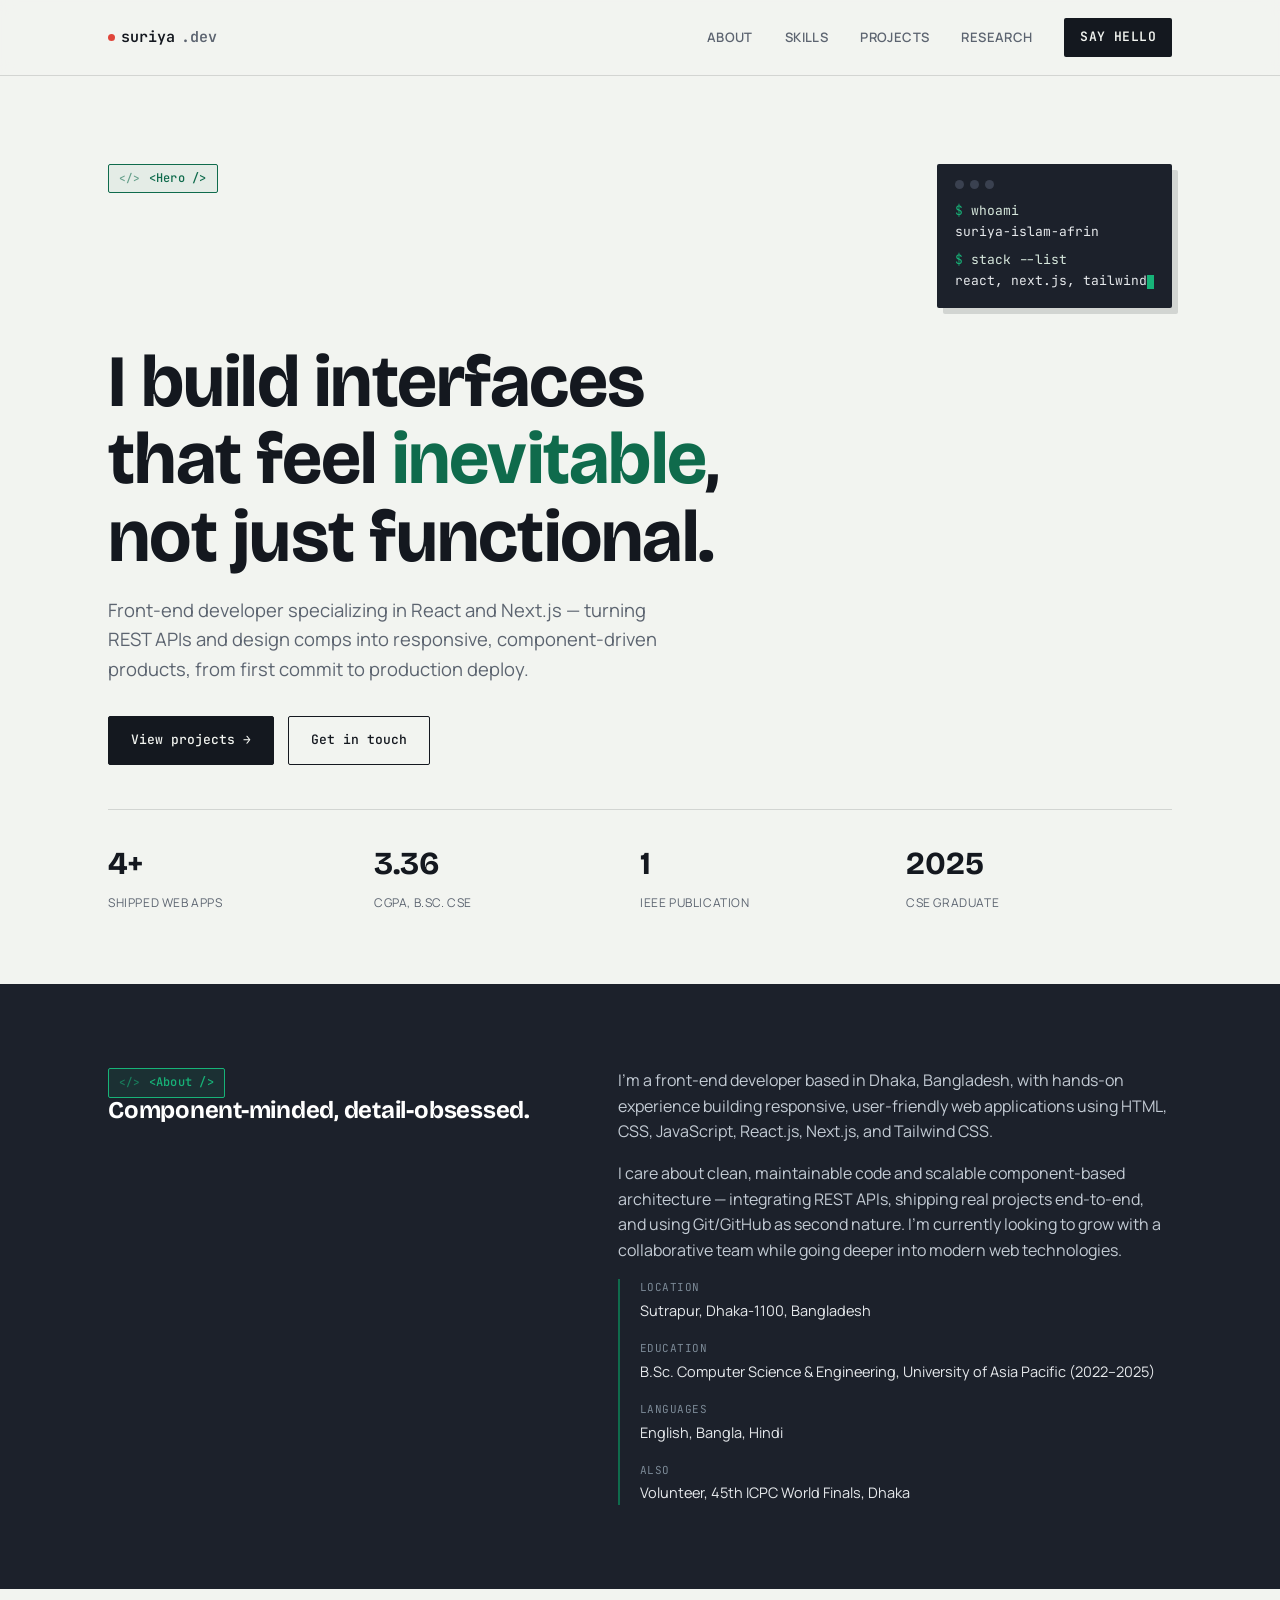
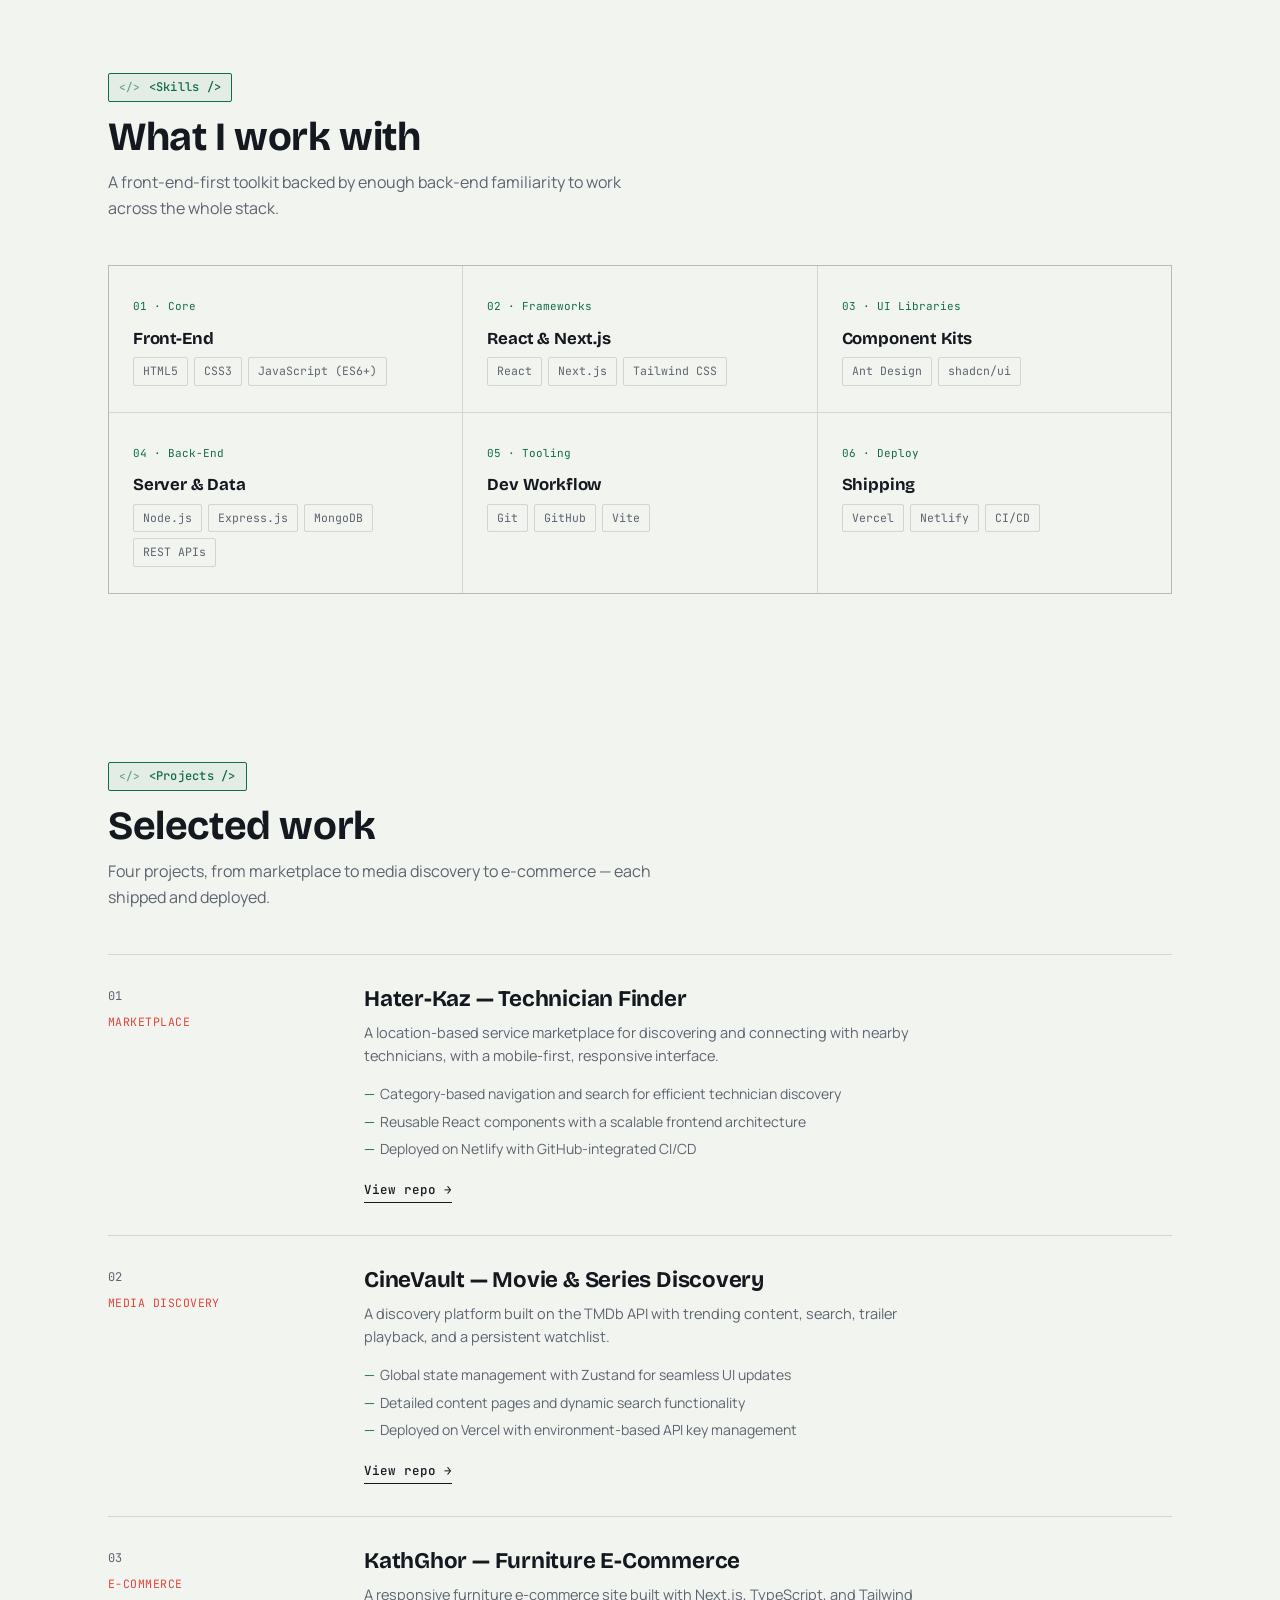
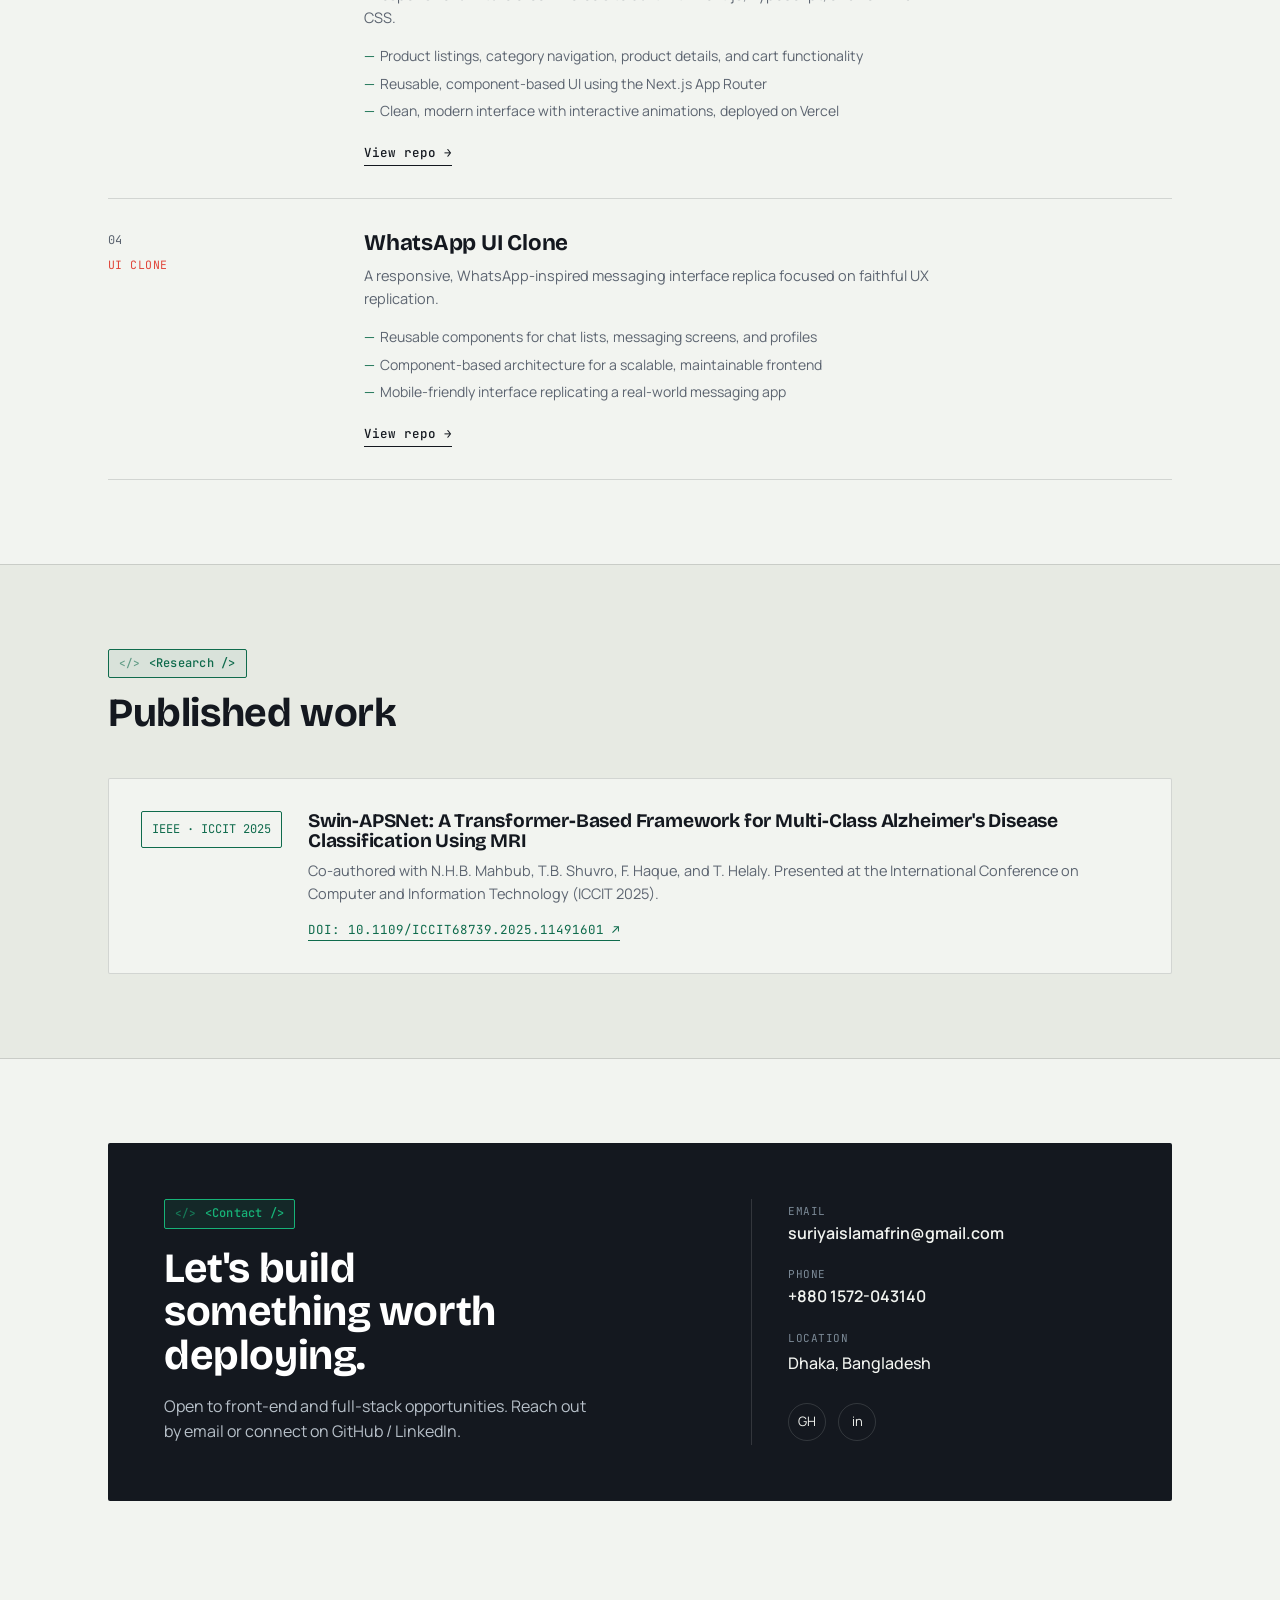
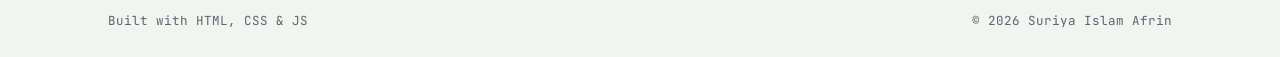
==== WebDev-L1-PersonalPortfolio/index.html @ d3dcd551 "Add initial HTML, CSS, and JavaScript files for personal portfolio" ====
<!DOCTYPE html>
<html lang="en">
<head>
<meta charset="UTF-8">
<meta name="viewport" content="width=device-width, initial-scale=1.0">
<title>Suriya Islam Afrin — Front-End Developer</title>
<meta name="description" content="Portfolio of Suriya Islam Afrin, front-end developer specializing in React and Next.js.">
<link rel="preconnect" href="https://fonts.googleapis.com">
<link href="https://fonts.googleapis.com/css2?family=Bricolage+Grotesque:opsz,wght@12..96,400;12..96,500;12..96,600;12..96,700;12..96,800&family=Manrope:wght@400;500;600;700;800&family=JetBrains+Mono:wght@400;500;600&display=swap" rel="stylesheet">
<link rel="stylesheet" href="style.css">
</head>
<body>

<header>
  <div class="wrap">
    <nav>
      <a href="#top" class="logo"><span class="dot"></span>suriya<span style="color:var(--muted)">.dev</span></a>
      <div class="nav-links">
        <a href="#about">About</a>
        <a href="#skills">Skills</a>
        <a href="#projects">Projects</a>
        <a href="#research">Research</a>
        <a href="#contact" class="nav-cta">Say hello</a>
      </div>
      <button id="menu-btn" aria-label="Toggle menu" aria-expanded="false">☰</button>
    </nav>
    <div class="mobile-menu" id="mobile-menu">
      <a href="#about">About</a>
      <a href="#skills">Skills</a>
      <a href="#projects">Projects</a>
      <a href="#research">Research</a>
      <a href="#contact">Say hello</a>
    </div>
  </div>
</header>

<main id="top">
  <section class="hero">
    <div class="wrap">
      <div class="hero-top">
        <span class="tag">&lt;Hero /&gt;</span>
        <div class="terminal">
          <div class="bar"><span></span><span></span><span></span></div>
          <div class="line"><span class="prompt">$</span> whoami</div>
          <div class="line" style="color:#e6e9ec;">suriya-islam-afrin</div>
          <div class="line" style="margin-top:8px;"><span class="prompt">$</span> stack --list</div>
          <div class="line" style="color:#e6e9ec;">react, next.js, tailwind<span class="caret"></span></div>
        </div>
      </div>
      <h1>I build interfaces that feel <em>inevitable</em>, not just functional.</h1>
      <p class="hero-sub">Front-end developer specializing in React and Next.js — turning REST APIs and design comps into responsive, component-driven products, from first commit to production deploy.</p>
      <div class="hero-actions">
        <a href="#projects" class="btn btn-primary">View projects →</a>
        <a href="#contact" class="btn btn-ghost">Get in touch</a>
      </div>
      <div class="stat-row">
        <div class="stat"><div class="num">4+</div><div class="label">Shipped web apps</div></div>
        <div class="stat"><div class="num">3.36</div><div class="label">CGPA, B.Sc. CSE</div></div>
        <div class="stat"><div class="num">1</div><div class="label">IEEE publication</div></div>
        <div class="stat"><div class="num">2025</div><div class="label">CSE graduate</div></div>
      </div>
    </div>
  </section>

  <section class="about" id="about">
    <div class="wrap">
      <div class="about-grid">
        <div>
          <span class="tag on-dark">&lt;About /&gt;</span>
          <h2>Component-minded, detail-obsessed.</h2>
        </div>
        <div>
          <div class="about-body reveal">
            <p>I'm a front-end developer based in Dhaka, Bangladesh, with hands-on experience building responsive, user-friendly web applications using HTML, CSS, JavaScript, React.js, Next.js, and Tailwind CSS.</p>
            <p>I care about clean, maintainable code and scalable component-based architecture — integrating REST APIs, shipping real projects end-to-end, and using Git/GitHub as second nature. I'm currently looking to grow with a collaborative team while going deeper into modern web technologies.</p>
          </div>
          <div class="about-facts reveal">
            <div class="fact-row"><span class="k">Location</span><span class="v">Sutrapur, Dhaka-1100, Bangladesh</span></div>
            <div class="fact-row"><span class="k">Education</span><span class="v">B.Sc. Computer Science &amp; Engineering, University of Asia Pacific (2022–2025)</span></div>
            <div class="fact-row"><span class="k">Languages</span><span class="v">English, Bangla, Hindi</span></div>
            <div class="fact-row"><span class="k">Also</span><span class="v">Volunteer, 45th ICPC World Finals, Dhaka</span></div>
          </div>
        </div>
      </div>
    </div>
  </section>

  <section id="skills">
    <div class="wrap">
      <div class="section-head reveal">
        <span class="tag">&lt;Skills /&gt;</span>
        <h2>What I work with</h2>
        <p>A front-end-first toolkit backed by enough back-end familiarity to work across the whole stack.</p>
      </div>
      <div class="skills-grid reveal">
        <div class="skill-card">
          <span class="idx">01 · Core</span>
          <h3>Front-End</h3>
          <div class="chip-row">
            <span class="chip">HTML5</span><span class="chip">CSS3</span><span class="chip">JavaScript (ES6+)</span>
          </div>
        </div>
        <div class="skill-card">
          <span class="idx">02 · Frameworks</span>
          <h3>React &amp; Next.js</h3>
          <div class="chip-row">
            <span class="chip">React</span><span class="chip">Next.js</span><span class="chip">Tailwind CSS</span>
          </div>
        </div>
        <div class="skill-card">
          <span class="idx">03 · UI Libraries</span>
          <h3>Component Kits</h3>
          <div class="chip-row">
            <span class="chip">Ant Design</span><span class="chip">shadcn/ui</span>
          </div>
        </div>
        <div class="skill-card">
          <span class="idx">04 · Back-End</span>
          <h3>Server &amp; Data</h3>
          <div class="chip-row">
            <span class="chip">Node.js</span><span class="chip">Express.js</span><span class="chip">MongoDB</span><span class="chip">REST APIs</span>
          </div>
        </div>
        <div class="skill-card">
          <span class="idx">05 · Tooling</span>
          <h3>Dev Workflow</h3>
          <div class="chip-row">
            <span class="chip">Git</span><span class="chip">GitHub</span><span class="chip">Vite</span>
          </div>
        </div>
        <div class="skill-card">
          <span class="idx">06 · Deploy</span>
          <h3>Shipping</h3>
          <div class="chip-row">
            <span class="chip">Vercel</span><span class="chip">Netlify</span><span class="chip">CI/CD</span>
          </div>
        </div>
      </div>
    </div>
  </section>

  <section id="projects">
    <div class="wrap">
      <div class="section-head reveal">
        <span class="tag">&lt;Projects /&gt;</span>
        <h2>Selected work</h2>
        <p>Four projects, from marketplace to media discovery to e-commerce — each shipped and deployed.</p>
      </div>
      <div class="project-list">

        <div class="project reveal">
          <div class="project-meta">
            <span class="num">01</span>
            <span class="cat">Marketplace</span>
          </div>
          <div>
            <h3>Hater-Kaz — Technician Finder</h3>
            <p>A location-based service marketplace for discovering and connecting with nearby technicians, with a mobile-first, responsive interface.</p>
            <ul>
              <li>Category-based navigation and search for efficient technician discovery</li>
              <li>Reusable React components with a scalable frontend architecture</li>
              <li>Deployed on Netlify with GitHub-integrated CI/CD</li>
            </ul>
            <a href="#" class="project-link">View repo →</a>
          </div>
        </div>

        <div class="project reveal">
          <div class="project-meta">
            <span class="num">02</span>
            <span class="cat">Media Discovery</span>
          </div>
          <div>
            <h3>CineVault — Movie &amp; Series Discovery</h3>
            <p>A discovery platform built on the TMDb API with trending content, search, trailer playback, and a persistent watchlist.</p>
            <ul>
              <li>Global state management with Zustand for seamless UI updates</li>
              <li>Detailed content pages and dynamic search functionality</li>
              <li>Deployed on Vercel with environment-based API key management</li>
            </ul>
            <a href="#" class="project-link">View repo →</a>
          </div>
        </div>

        <div class="project reveal">
          <div class="project-meta">
            <span class="num">03</span>
            <span class="cat">E-Commerce</span>
          </div>
          <div>
            <h3>KathGhor — Furniture E-Commerce</h3>
            <p>A responsive furniture e-commerce site built with Next.js, TypeScript, and Tailwind CSS.</p>
            <ul>
              <li>Product listings, category navigation, product details, and cart functionality</li>
              <li>Reusable, component-based UI using the Next.js App Router</li>
              <li>Clean, modern interface with interactive animations, deployed on Vercel</li>
            </ul>
            <a href="#" class="project-link">View repo →</a>
          </div>
        </div>

        <div class="project reveal">
          <div class="project-meta">
            <span class="num">04</span>
            <span class="cat">UI Clone</span>
          </div>
          <div>
            <h3>WhatsApp UI Clone</h3>
            <p>A responsive, WhatsApp-inspired messaging interface replica focused on faithful UX replication.</p>
            <ul>
              <li>Reusable components for chat lists, messaging screens, and profiles</li>
              <li>Component-based architecture for a scalable, maintainable frontend</li>
              <li>Mobile-friendly interface replicating a real-world messaging app</li>
            </ul>
            <a href="#" class="project-link">View repo →</a>
          </div>
        </div>

      </div>
    </div>
  </section>

  <section class="research" id="research">
    <div class="wrap">
      <div class="section-head reveal">
        <span class="tag">&lt;Research /&gt;</span>
        <h2>Published work</h2>
      </div>
      <div class="research-card reveal">
        <span class="research-icon">IEEE · ICCIT 2025</span>
        <div>
          <h3>Swin-APSNet: A Transformer-Based Framework for Multi-Class Alzheimer's Disease Classification Using MRI</h3>
          <p>Co-authored with N.H.B. Mahbub, T.B. Shuvro, F. Haque, and T. Helaly. Presented at the International Conference on Computer and Information Technology (ICCIT 2025).</p>
          <a href="https://doi.org/10.1109/ICCIT68739.2025.11491601" target="_blank" rel="noopener noreferrer">DOI: 10.1109/ICCIT68739.2025.11491601 ↗</a>
        </div>
      </div>
    </div>
  </section>

  <section id="contact">
    <div class="wrap">
      <div class="contact-panel reveal">
        <div>
          <span class="tag on-dark">&lt;Contact /&gt;</span>
          <h2>Let's build something worth deploying.</h2>
          <p>Open to front-end and full-stack opportunities. Reach out by email or connect on GitHub / LinkedIn.</p>
        </div>
        <div class="contact-links">
          <div>
            <div class="k">Email</div>
            <a class="v" href="mailto:suriyaislamafrin@gmail.com">suriyaislamafrin@gmail.com</a>
          </div>
          <div>
            <div class="k">Phone</div>
            <a class="v" href="tel:+8801572043140">+880 1572-043140</a>
          </div>
          <div>
            <div class="k">Location</div>
            <div class="v" style="font-weight:500;">Dhaka, Bangladesh</div>
          </div>
          <div class="social-row">
            <a href="#" aria-label="GitHub" target="_blank" rel="noopener noreferrer">GH</a>
            <a href="#" aria-label="LinkedIn" target="_blank" rel="noopener noreferrer">in</a>
          </div>
        </div>
      </div>
    </div>
  </section>
</main>

<footer>
  <div class="wrap">
    <div class="footer-row">
      <span>Built with HTML, CSS &amp; JS</span>
      <span>© 2026 Suriya Islam Afrin</span>
    </div>
  </div>
</footer>

<script src="script.js"></script>

</body>
</html>
---- WebDev-L1-PersonalPortfolio/style.css ----
:root{
    --ink:#14181f;
    --paper:#f2f4f0;
    --paper-dim:#e7eae3;
    --panel:#1c212b;
    --green:#0f6b4c;
    --green-bright:#17b378;
    --red:#e0453a;
    --muted:#5c6470;
    --line:rgba(20,24,31,0.14);
    --line-dark:rgba(242,244,240,0.14);
    --radius:2px;
  }
  *{box-sizing:border-box;margin:0;padding:0;}
  html{scroll-behavior:smooth;}
  body{
    background:var(--paper);
    color:var(--ink);
    font-family:'Manrope',sans-serif;
    line-height:1.6;
    -webkit-font-smoothing:antialiased;
  }
  h1,h2,h3,h4{font-family:'Bricolage Grotesque',sans-serif;line-height:1.05;letter-spacing:-0.01em;}
  a{color:inherit;text-decoration:none;}
  .mono{font-family:'JetBrains Mono',monospace;}
  .wrap{max-width:1120px;margin:0 auto;padding:0 28px;}
  ::selection{background:var(--green-bright);color:var(--ink);}

  /* component label tag — the recurring signature device */
  .tag{
    display:inline-flex;align-items:center;gap:8px;
    font-family:'JetBrains Mono',monospace;
    font-size:12px;font-weight:500;letter-spacing:0.02em;
    color:var(--green);
    padding:4px 10px;
    border:1px solid var(--green);
    border-radius:var(--radius);
    background:rgba(15,107,76,0.06);
  }
  .tag::before{content:"</>";opacity:0.6;font-size:11px;}
  .tag.on-dark{color:var(--green-bright);border-color:var(--green-bright);background:rgba(23,179,120,0.08);}

  a:focus-visible,button:focus-visible{outline:2px solid var(--red);outline-offset:3px;}

  /* ===== nav ===== */
  header{
    position:sticky;top:0;z-index:50;
    background:rgba(242,244,240,0.92);
    backdrop-filter:blur(8px);
    border-bottom:1px solid var(--line);
  }
  nav{
    display:flex;align-items:center;justify-content:space-between;
    padding:18px 0;
  }
  .logo{
    font-family:'JetBrains Mono',monospace;
    font-weight:600;font-size:15px;
    display:flex;align-items:center;gap:6px;
  }
  .logo .dot{width:7px;height:7px;background:var(--red);border-radius:50%;display:inline-block;}
  .nav-links{display:flex;gap:32px;align-items:center;}
  .nav-links a{
    font-size:13px;font-weight:600;letter-spacing:0.03em;text-transform:uppercase;
    color:var(--muted);
    position:relative;
  }
  .nav-links a:hover{color:var(--ink);}
  .nav-cta{
    font-family:'JetBrains Mono',monospace;
    font-size:13px;font-weight:500;
    padding:9px 16px;
    background:var(--ink);color:var(--paper)!important;
    border-radius:var(--radius);
  }
  .nav-cta:hover{background:var(--green);}
  #menu-btn{display:none;background:none;border:none;font-family:'JetBrains Mono',monospace;font-size:20px;cursor:pointer;color:var(--ink);}
  .mobile-menu{display:none;flex-direction:column;gap:16px;padding:20px 0 24px;border-top:1px solid var(--line);}
  .mobile-menu.open{display:flex;}

  /* ===== hero ===== */
  .hero{padding:88px 0 72px;position:relative;}
  .hero-top{display:flex;justify-content:space-between;align-items:flex-start;gap:24px;flex-wrap:wrap;margin-bottom:36px;}
  .terminal{
    font-family:'JetBrains Mono',monospace;
    font-size:13px;
    background:var(--panel);
    color:#d7e8dd;
    border-radius:var(--radius);
    padding:16px 18px;
    max-width:420px;
    box-shadow:6px 6px 0 var(--line);
  }
  .terminal .bar{display:flex;gap:6px;margin-bottom:12px;}
  .terminal .bar span{width:9px;height:9px;border-radius:50%;background:#3a4150;}
  .terminal .line{white-space:pre;}
  .terminal .prompt{color:var(--green-bright);}
  .caret{display:inline-block;width:7px;height:14px;background:var(--green-bright);vertical-align:middle;animation:blink 1s steps(1) infinite;}
  @keyframes blink{50%{opacity:0;}}

  .hero h1{
    font-size:clamp(2.6rem,6vw,4.6rem);
    font-weight:700;
    max-width:15ch;
    margin:22px 0 20px;
  }
  .hero h1 em{font-style:normal;color:var(--green);}
  .hero-sub{
    font-size:1.15rem;color:var(--muted);max-width:52ch;margin-bottom:32px;
  }
  .hero-actions{display:flex;gap:14px;flex-wrap:wrap;margin-bottom:44px;}
  .btn{
    font-family:'JetBrains Mono',monospace;font-size:13px;font-weight:500;
    padding:13px 22px;border-radius:var(--radius);
    display:inline-flex;align-items:center;gap:8px;
    transition:transform .15s ease,box-shadow .15s ease;
    border:1px solid var(--ink);
  }
  .btn-primary{background:var(--ink);color:var(--paper)!important;}
  .btn-primary:hover{transform:translate(-2px,-2px);box-shadow:4px 4px 0 var(--red);}
  .btn-ghost{background:transparent;color:var(--ink)!important;}
  .btn-ghost:hover{transform:translate(-2px,-2px);box-shadow:4px 4px 0 var(--green);}

  .stat-row{display:flex;gap:0;flex-wrap:wrap;border-top:1px solid var(--line);padding-top:28px;}
  .stat{flex:1;min-width:150px;padding-right:24px;}
  .stat .num{font-family:'Bricolage Grotesque',sans-serif;font-size:2rem;font-weight:700;}
  .stat .label{font-size:12px;color:var(--muted);text-transform:uppercase;letter-spacing:0.05em;margin-top:4px;}

  /* ===== section shell ===== */
  section{padding:84px 0;}
  .section-head{margin-bottom:44px;}
  .section-head h2{font-size:clamp(1.8rem,3.4vw,2.5rem);margin-top:14px;}
  .section-head p{color:var(--muted);max-width:56ch;margin-top:12px;}

  /* ===== about (dark panel) ===== */
  .about{background:var(--panel);color:var(--paper);}
  .about .tag{color:var(--green-bright);border-color:var(--green-bright);background:rgba(23,179,120,0.1);}
  .about-grid{display:grid;grid-template-columns:0.9fr 1.1fr;gap:56px;}
  .about h2{color:#fff;}
  .about-body p{color:#c3cbd4;max-width:60ch;margin-bottom:16px;}
  .about-facts{display:flex;flex-direction:column;gap:18px;border-left:2px solid var(--green);padding-left:20px;}
  .fact-row{display:flex;flex-direction:column;gap:2px;}
  .fact-row .k{font-family:'JetBrains Mono',monospace;font-size:11px;color:#7c8a97;text-transform:uppercase;letter-spacing:0.05em;}
  .fact-row .v{font-size:14.5px;color:#e6e9ec;}

  /* ===== skills ===== */
  .skills-grid{display:grid;grid-template-columns:repeat(3,1fr);gap:1px;background:var(--line);border:1px solid var(--line);}
  .skill-card{background:var(--paper);padding:26px 24px;transition:background .2s ease;}
  .skill-card:hover{background:var(--paper-dim);}
  .skill-card .idx{font-family:'JetBrains Mono',monospace;font-size:11px;color:var(--green);}
  .skill-card h3{font-size:1.05rem;margin:12px 0 10px;}
  .chip-row{display:flex;flex-wrap:wrap;gap:6px;}
  .chip{
    font-family:'JetBrains Mono',monospace;font-size:11.5px;
    padding:4px 9px;border:1px solid var(--line);border-radius:var(--radius);
    color:var(--muted);
  }

  /* ===== projects ===== */
  .project-list{display:flex;flex-direction:column;}
  .project{
    display:grid;grid-template-columns:220px 1fr;gap:36px;
    padding:32px 0;border-top:1px solid var(--line);
    align-items:start;
  }
  .project:last-child{border-bottom:1px solid var(--line);}
  .project-meta{display:flex;flex-direction:column;gap:6px;}
  .project-meta .cat{font-family:'JetBrains Mono',monospace;font-size:11.5px;color:var(--red);text-transform:uppercase;letter-spacing:0.04em;}
  .project-meta .num{font-family:'JetBrains Mono',monospace;font-size:12px;color:var(--muted);}
  .project h3{font-size:1.4rem;margin-bottom:10px;}
  .project p{color:var(--muted);max-width:64ch;margin-bottom:16px;font-size:14.5px;}
  .project ul{list-style:none;color:var(--muted);font-size:14px;margin-bottom:16px;}
  .project ul li{position:relative;padding-left:16px;margin-bottom:5px;}
  .project ul li::before{content:"—";position:absolute;left:0;color:var(--green);}
  .project-link{
    font-family:'JetBrains Mono',monospace;font-size:12.5px;font-weight:500;
    display:inline-flex;align-items:center;gap:6px;
    border-bottom:1px solid var(--ink);padding-bottom:2px;
  }
  .project-link:hover{color:var(--green);border-color:var(--green);}

  /* ===== research ===== */
  .research{background:var(--paper-dim);border-top:1px solid var(--line);border-bottom:1px solid var(--line);}
  .research-card{
    background:var(--paper);border:1px solid var(--line);
    padding:32px;border-radius:var(--radius);
    display:grid;grid-template-columns:auto 1fr;gap:26px;align-items:start;
  }
  .research-icon{
    font-family:'JetBrains Mono',monospace;font-size:12px;color:var(--green);
    border:1px solid var(--green);padding:8px 10px;border-radius:var(--radius);white-space:nowrap;
  }
  .research-card h3{font-size:1.2rem;margin-bottom:8px;}
  .research-card p{color:var(--muted);font-size:14.5px;margin-bottom:10px;}
  .research-card a{font-family:'JetBrains Mono',monospace;font-size:12.5px;color:var(--green);border-bottom:1px solid var(--green);padding-bottom:2px;}

  /* ===== contact ===== */
  .contact-panel{
    background:var(--ink);color:var(--paper);
    border-radius:var(--radius);
    padding:56px;
    display:grid;grid-template-columns:1.2fr 0.8fr;gap:40px;
  }
  .contact-panel h2{color:#fff;font-size:clamp(1.8rem,3.6vw,2.6rem);max-width:14ch;}
  .contact-panel .tag{color:var(--green-bright);border-color:var(--green-bright);background:rgba(23,179,120,0.1);margin-bottom:18px;}
  .contact-panel p{color:#b7c0c9;margin-top:16px;max-width:44ch;}
  .contact-links{display:flex;flex-direction:column;gap:20px;justify-content:center;border-left:1px solid var(--line-dark);padding-left:36px;}
  .contact-links .k{font-family:'JetBrains Mono',monospace;font-size:11px;color:#7c8a97;text-transform:uppercase;letter-spacing:0.05em;}
  .contact-links .v{font-size:16px;font-weight:600;margin-top:4px;}
  .contact-links a.v:hover{color:var(--green-bright);}
  .social-row{display:flex;gap:12px;margin-top:6px;}
  .social-row a{
    width:38px;height:38px;border:1px solid var(--line-dark);border-radius:50%;
    display:flex;align-items:center;justify-content:center;font-size:13px;
  }
  .social-row a:hover{background:var(--green-bright);color:var(--ink);border-color:var(--green-bright);}

  footer{padding:26px 0;}
  .footer-row{display:flex;justify-content:space-between;align-items:center;flex-wrap:wrap;gap:10px;font-size:12.5px;color:var(--muted);font-family:'JetBrains Mono',monospace;}

  .reveal{opacity:0;transform:translateY(18px);transition:opacity .6s ease,transform .6s ease;}
  .reveal.in{opacity:1;transform:translateY(0);}

  @media (prefers-reduced-motion: reduce){
    *{animation-duration:.01ms!important;transition-duration:.01ms!important;scroll-behavior:auto!important;}
  }

  @media (max-width:860px){
    .about-grid{grid-template-columns:1fr;gap:32px;}
    .skills-grid{grid-template-columns:1fr 1fr;}
    .project{grid-template-columns:1fr;gap:14px;}
    .contact-panel{grid-template-columns:1fr;padding:36px 26px;}
    .contact-links{border-left:none;padding-left:0;border-top:1px solid var(--line-dark);padding-top:24px;}
  }
  @media (max-width:640px){
    .nav-links{display:none;}
    #menu-btn{display:block;}
    .skills-grid{grid-template-columns:1fr;}
    .research-card{grid-template-columns:1fr;}
  }
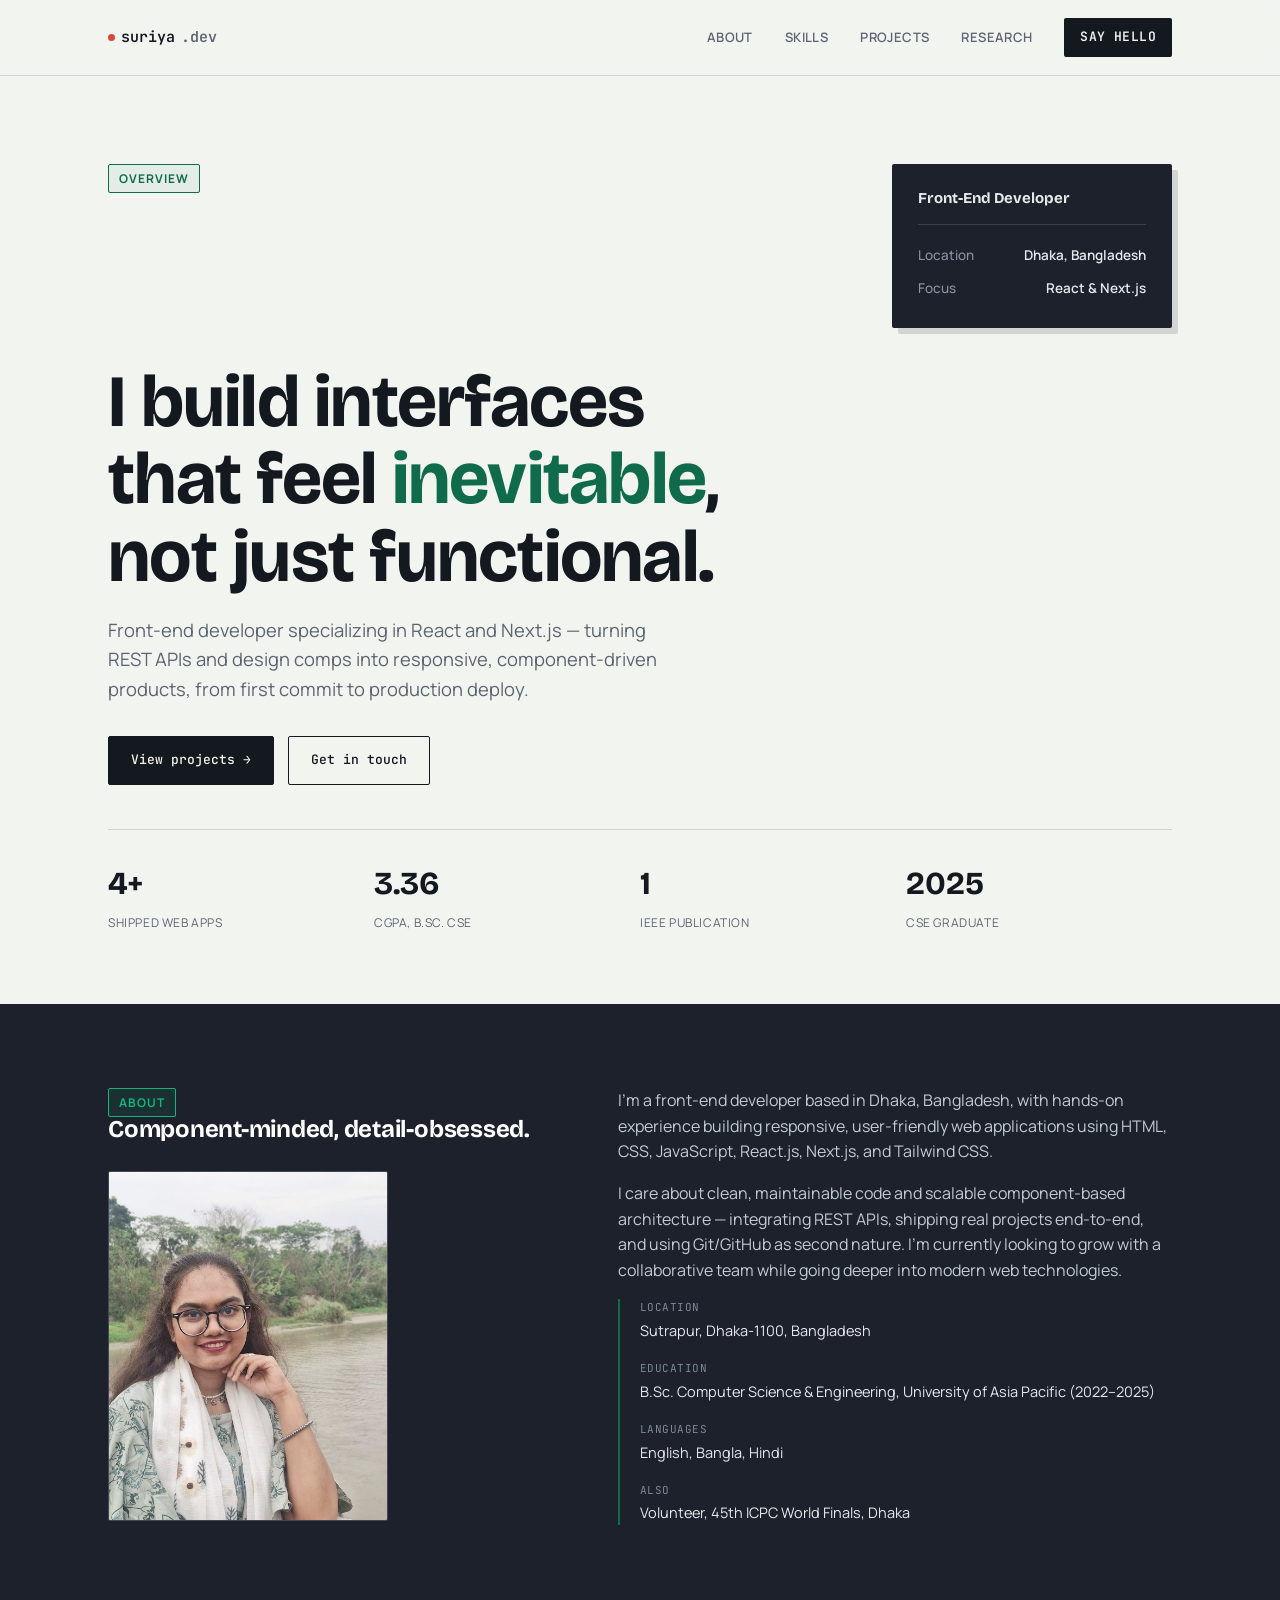
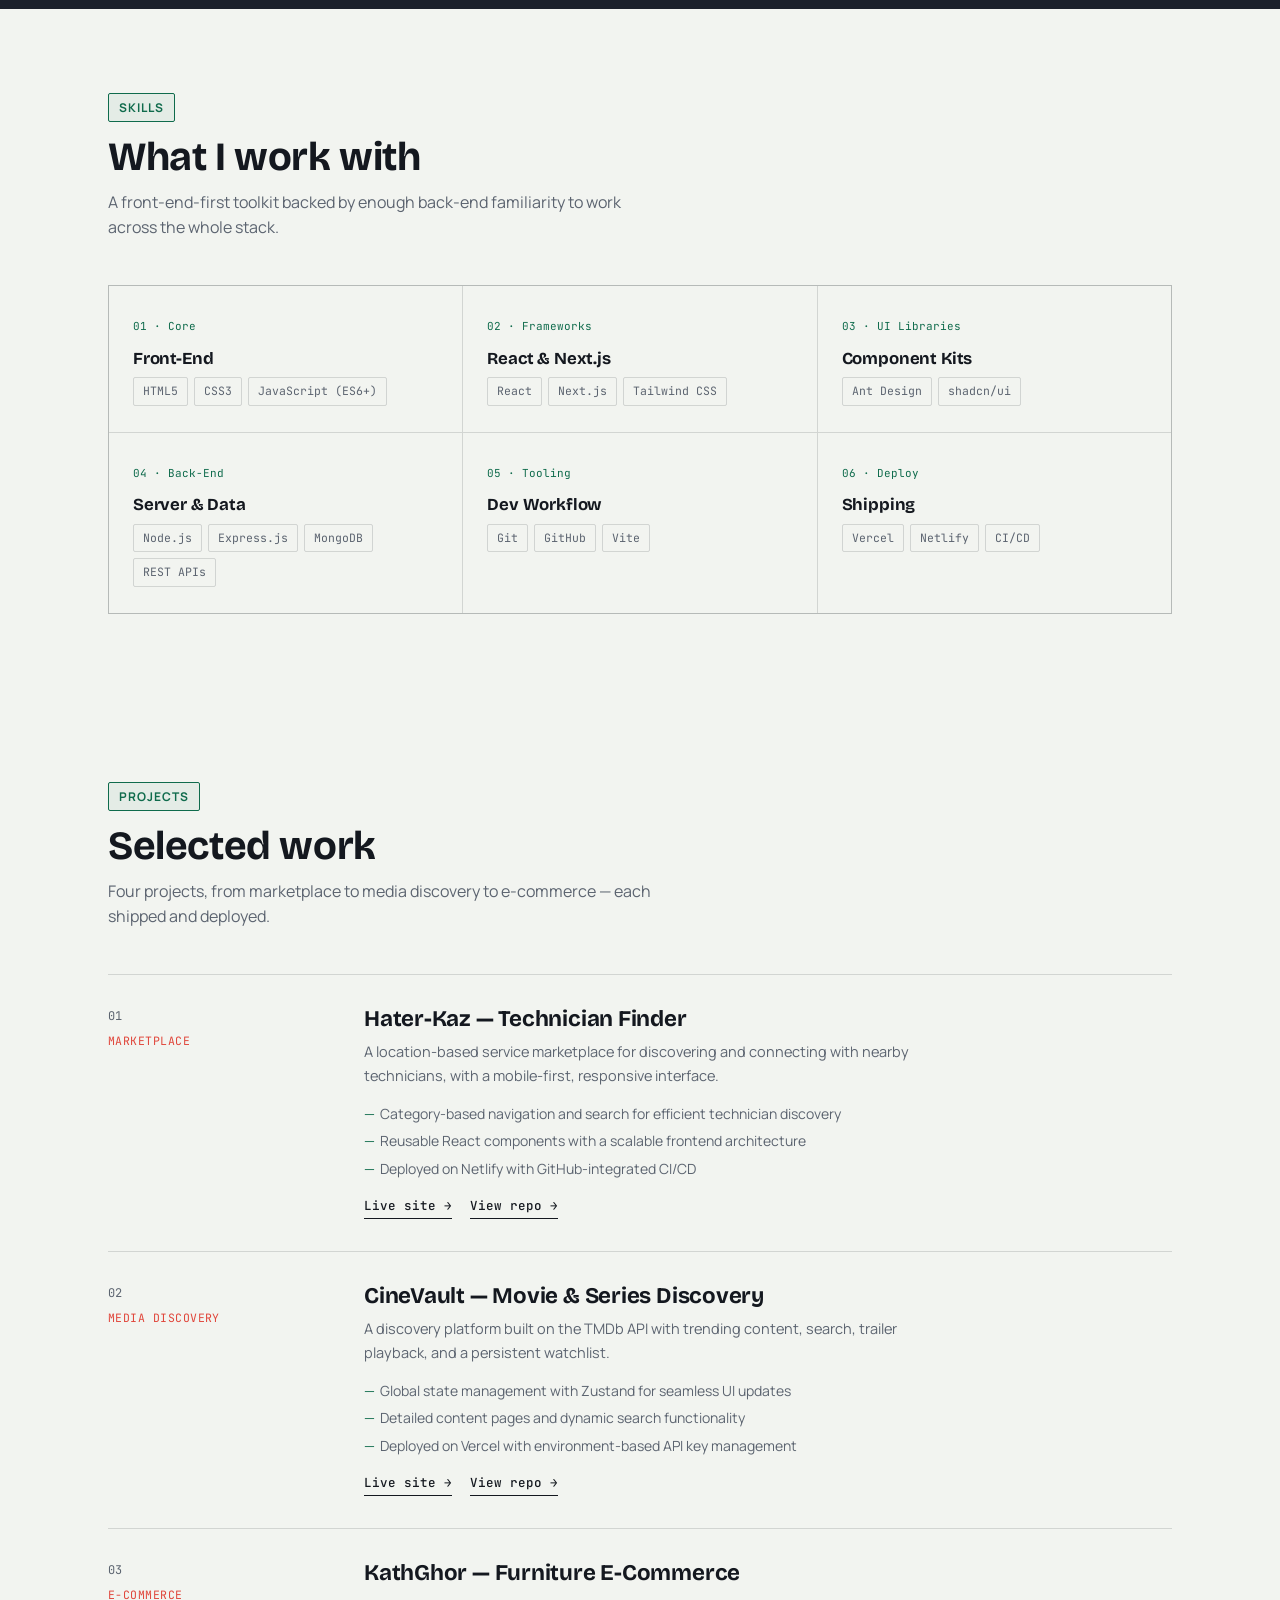
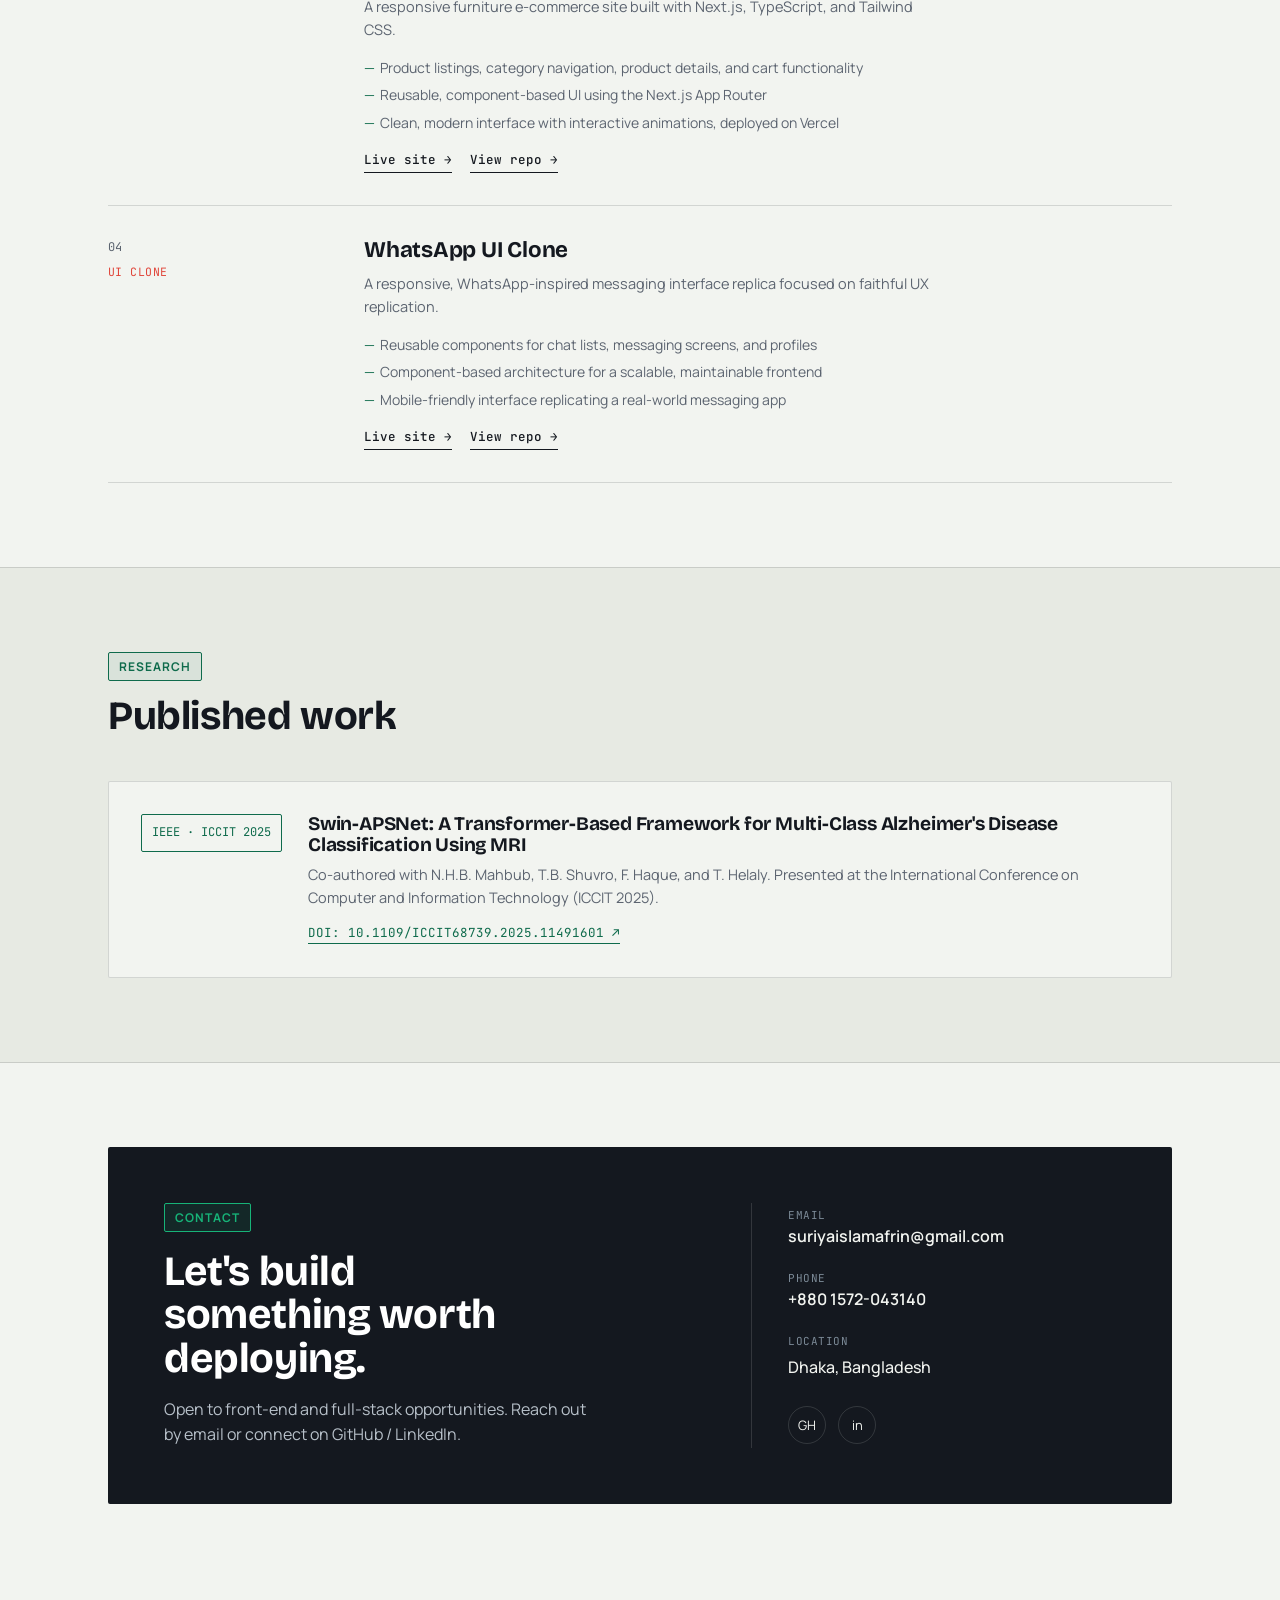
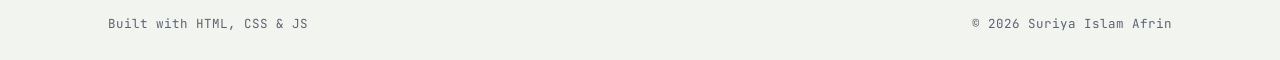
==== commit 5ced75c9: "Implement code changes to enhance functionality and improve performance" ====
--- a/WebDev-L1-PersonalPortfolio/index.html
+++ b/WebDev-L1-PersonalPortfolio/index.html
@@ -38,13 +38,11 @@
   <section class="hero">
     <div class="wrap">
       <div class="hero-top">
-        <span class="tag">&lt;Hero /&gt;</span>
-        <div class="terminal">
-          <div class="bar"><span></span><span></span><span></span></div>
-          <div class="line"><span class="prompt">$</span> whoami</div>
-          <div class="line" style="color:#e6e9ec;">suriya-islam-afrin</div>
-          <div class="line" style="margin-top:8px;"><span class="prompt">$</span> stack --list</div>
-          <div class="line" style="color:#e6e9ec;">react, next.js, tailwind<span class="caret"></span></div>
+        <span class="tag">Overview</span>
+        <div class="credentials-card">
+          <p class="credentials-role">Front-End Developer</p>
+          <div class="credentials-row"><span class="k">Location</span><span class="v">Dhaka, Bangladesh</span></div>
+          <div class="credentials-row"><span class="k">Focus</span><span class="v">React &amp; Next.js</span></div>
         </div>
       </div>
       <h1>I build interfaces that feel <em>inevitable</em>, not just functional.</h1>
@@ -66,8 +64,11 @@
     <div class="wrap">
       <div class="about-grid">
         <div>
-          <span class="tag on-dark">&lt;About /&gt;</span>
+          <span class="tag on-dark">About</span>
           <h2>Component-minded, detail-obsessed.</h2>
+          <div class="about-photo">
+            <img src="images/Profile_Pic.jpg" alt="Suriya Islam Afrin">
+          </div>
         </div>
         <div>
           <div class="about-body reveal">
@@ -88,7 +89,7 @@
   <section id="skills">
     <div class="wrap">
       <div class="section-head reveal">
-        <span class="tag">&lt;Skills /&gt;</span>
+        <span class="tag">Skills</span>
         <h2>What I work with</h2>
         <p>A front-end-first toolkit backed by enough back-end familiarity to work across the whole stack.</p>
       </div>
@@ -142,7 +143,7 @@
   <section id="projects">
     <div class="wrap">
       <div class="section-head reveal">
-        <span class="tag">&lt;Projects /&gt;</span>
+        <span class="tag">Projects</span>
         <h2>Selected work</h2>
         <p>Four projects, from marketplace to media discovery to e-commerce — each shipped and deployed.</p>
       </div>
@@ -161,7 +162,10 @@
               <li>Reusable React components with a scalable frontend architecture</li>
               <li>Deployed on Netlify with GitHub-integrated CI/CD</li>
             </ul>
-            <a href="#" class="project-link">View repo →</a>
+            <div class="project-links">
+              <a href="https://hater-kaz.vercel.app/" class="project-link" target="_blank" rel="noopener noreferrer">Live site →</a>
+              <a href="https://github.com/suriyaafrin/Hater-Kache" class="project-link" target="_blank" rel="noopener noreferrer">View repo →</a>
+            </div>
           </div>
         </div>
 
@@ -178,7 +182,10 @@
               <li>Detailed content pages and dynamic search functionality</li>
               <li>Deployed on Vercel with environment-based API key management</li>
             </ul>
-            <a href="#" class="project-link">View repo →</a>
+            <div class="project-links">
+              <a href="https://cine-vault-red.vercel.app/" class="project-link" target="_blank" rel="noopener noreferrer">Live site →</a>
+              <a href="https://github.com/suriyaafrin/CineVault" class="project-link" target="_blank" rel="noopener noreferrer">View repo →</a>
+            </div>
           </div>
         </div>
 
@@ -195,7 +202,10 @@
               <li>Reusable, component-based UI using the Next.js App Router</li>
               <li>Clean, modern interface with interactive animations, deployed on Vercel</li>
             </ul>
-            <a href="#" class="project-link">View repo →</a>
+            <div class="project-links">
+              <a href="https://kath-ghor.vercel.app/" class="project-link" target="_blank" rel="noopener noreferrer">Live site →</a>
+              <a href="https://github.com/suriyaafrin/KathGhor" class="project-link" target="_blank" rel="noopener noreferrer">View repo →</a>
+            </div>
           </div>
         </div>
 
@@ -212,7 +222,10 @@
               <li>Component-based architecture for a scalable, maintainable frontend</li>
               <li>Mobile-friendly interface replicating a real-world messaging app</li>
             </ul>
-            <a href="#" class="project-link">View repo →</a>
+            <div class="project-links">
+              <a href="https://teal-sable-5e7b0c.netlify.app/" class="project-link" target="_blank" rel="noopener noreferrer">Live site →</a>
+              <a href="https://github.com/suriyaafrin/WhatsApp-UI" class="project-link" target="_blank" rel="noopener noreferrer">View repo →</a>
+            </div>
           </div>
         </div>
 
@@ -223,7 +236,7 @@
   <section class="research" id="research">
     <div class="wrap">
       <div class="section-head reveal">
-        <span class="tag">&lt;Research /&gt;</span>
+        <span class="tag">Research</span>
         <h2>Published work</h2>
       </div>
       <div class="research-card reveal">
@@ -241,7 +254,7 @@
     <div class="wrap">
       <div class="contact-panel reveal">
         <div>
-          <span class="tag on-dark">&lt;Contact /&gt;</span>
+          <span class="tag on-dark">Contact</span>
           <h2>Let's build something worth deploying.</h2>
           <p>Open to front-end and full-stack opportunities. Reach out by email or connect on GitHub / LinkedIn.</p>
         </div>
@@ -259,8 +272,8 @@
             <div class="v" style="font-weight:500;">Dhaka, Bangladesh</div>
           </div>
           <div class="social-row">
-            <a href="#" aria-label="GitHub" target="_blank" rel="noopener noreferrer">GH</a>
-            <a href="#" aria-label="LinkedIn" target="_blank" rel="noopener noreferrer">in</a>
+            <a href="https://github.com/suriyaafrin" aria-label="GitHub" target="_blank" rel="noopener noreferrer">GH</a>
+            <a href="https://www.linkedin.com/in/suriya-islam-afrin-6376a6253" aria-label="LinkedIn" target="_blank" rel="noopener noreferrer">in</a>
           </div>
         </div>
       </div>
--- a/WebDev-L1-PersonalPortfolio/style.css
+++ b/WebDev-L1-PersonalPortfolio/style.css
@@ -1,240 +1,675 @@
-:root{
-    --ink:#14181f;
-    --paper:#f2f4f0;
-    --paper-dim:#e7eae3;
-    --panel:#1c212b;
-    --green:#0f6b4c;
-    --green-bright:#17b378;
-    --red:#e0453a;
-    --muted:#5c6470;
-    --line:rgba(20,24,31,0.14);
-    --line-dark:rgba(242,244,240,0.14);
-    --radius:2px;
-  }
-  *{box-sizing:border-box;margin:0;padding:0;}
-  html{scroll-behavior:smooth;}
-  body{
-    background:var(--paper);
-    color:var(--ink);
-    font-family:'Manrope',sans-serif;
-    line-height:1.6;
-    -webkit-font-smoothing:antialiased;
-  }
-  h1,h2,h3,h4{font-family:'Bricolage Grotesque',sans-serif;line-height:1.05;letter-spacing:-0.01em;}
-  a{color:inherit;text-decoration:none;}
-  .mono{font-family:'JetBrains Mono',monospace;}
-  .wrap{max-width:1120px;margin:0 auto;padding:0 28px;}
-  ::selection{background:var(--green-bright);color:var(--ink);}
-
-  /* component label tag — the recurring signature device */
-  .tag{
-    display:inline-flex;align-items:center;gap:8px;
-    font-family:'JetBrains Mono',monospace;
-    font-size:12px;font-weight:500;letter-spacing:0.02em;
-    color:var(--green);
-    padding:4px 10px;
-    border:1px solid var(--green);
-    border-radius:var(--radius);
-    background:rgba(15,107,76,0.06);
-  }
-  .tag::before{content:"</>";opacity:0.6;font-size:11px;}
-  .tag.on-dark{color:var(--green-bright);border-color:var(--green-bright);background:rgba(23,179,120,0.08);}
-
-  a:focus-visible,button:focus-visible{outline:2px solid var(--red);outline-offset:3px;}
-
-  /* ===== nav ===== */
-  header{
-    position:sticky;top:0;z-index:50;
-    background:rgba(242,244,240,0.92);
-    backdrop-filter:blur(8px);
-    border-bottom:1px solid var(--line);
-  }
-  nav{
-    display:flex;align-items:center;justify-content:space-between;
-    padding:18px 0;
-  }
-  .logo{
-    font-family:'JetBrains Mono',monospace;
-    font-weight:600;font-size:15px;
-    display:flex;align-items:center;gap:6px;
-  }
-  .logo .dot{width:7px;height:7px;background:var(--red);border-radius:50%;display:inline-block;}
-  .nav-links{display:flex;gap:32px;align-items:center;}
-  .nav-links a{
-    font-size:13px;font-weight:600;letter-spacing:0.03em;text-transform:uppercase;
-    color:var(--muted);
-    position:relative;
-  }
-  .nav-links a:hover{color:var(--ink);}
-  .nav-cta{
-    font-family:'JetBrains Mono',monospace;
-    font-size:13px;font-weight:500;
-    padding:9px 16px;
-    background:var(--ink);color:var(--paper)!important;
-    border-radius:var(--radius);
-  }
-  .nav-cta:hover{background:var(--green);}
-  #menu-btn{display:none;background:none;border:none;font-family:'JetBrains Mono',monospace;font-size:20px;cursor:pointer;color:var(--ink);}
-  .mobile-menu{display:none;flex-direction:column;gap:16px;padding:20px 0 24px;border-top:1px solid var(--line);}
-  .mobile-menu.open{display:flex;}
-
-  /* ===== hero ===== */
-  .hero{padding:88px 0 72px;position:relative;}
-  .hero-top{display:flex;justify-content:space-between;align-items:flex-start;gap:24px;flex-wrap:wrap;margin-bottom:36px;}
-  .terminal{
-    font-family:'JetBrains Mono',monospace;
-    font-size:13px;
-    background:var(--panel);
-    color:#d7e8dd;
-    border-radius:var(--radius);
-    padding:16px 18px;
-    max-width:420px;
-    box-shadow:6px 6px 0 var(--line);
-  }
-  .terminal .bar{display:flex;gap:6px;margin-bottom:12px;}
-  .terminal .bar span{width:9px;height:9px;border-radius:50%;background:#3a4150;}
-  .terminal .line{white-space:pre;}
-  .terminal .prompt{color:var(--green-bright);}
-  .caret{display:inline-block;width:7px;height:14px;background:var(--green-bright);vertical-align:middle;animation:blink 1s steps(1) infinite;}
-  @keyframes blink{50%{opacity:0;}}
-
-  .hero h1{
-    font-size:clamp(2.6rem,6vw,4.6rem);
-    font-weight:700;
-    max-width:15ch;
-    margin:22px 0 20px;
-  }
-  .hero h1 em{font-style:normal;color:var(--green);}
-  .hero-sub{
-    font-size:1.15rem;color:var(--muted);max-width:52ch;margin-bottom:32px;
-  }
-  .hero-actions{display:flex;gap:14px;flex-wrap:wrap;margin-bottom:44px;}
-  .btn{
-    font-family:'JetBrains Mono',monospace;font-size:13px;font-weight:500;
-    padding:13px 22px;border-radius:var(--radius);
-    display:inline-flex;align-items:center;gap:8px;
-    transition:transform .15s ease,box-shadow .15s ease;
-    border:1px solid var(--ink);
-  }
-  .btn-primary{background:var(--ink);color:var(--paper)!important;}
-  .btn-primary:hover{transform:translate(-2px,-2px);box-shadow:4px 4px 0 var(--red);}
-  .btn-ghost{background:transparent;color:var(--ink)!important;}
-  .btn-ghost:hover{transform:translate(-2px,-2px);box-shadow:4px 4px 0 var(--green);}
-
-  .stat-row{display:flex;gap:0;flex-wrap:wrap;border-top:1px solid var(--line);padding-top:28px;}
-  .stat{flex:1;min-width:150px;padding-right:24px;}
-  .stat .num{font-family:'Bricolage Grotesque',sans-serif;font-size:2rem;font-weight:700;}
-  .stat .label{font-size:12px;color:var(--muted);text-transform:uppercase;letter-spacing:0.05em;margin-top:4px;}
-
-  /* ===== section shell ===== */
-  section{padding:84px 0;}
-  .section-head{margin-bottom:44px;}
-  .section-head h2{font-size:clamp(1.8rem,3.4vw,2.5rem);margin-top:14px;}
-  .section-head p{color:var(--muted);max-width:56ch;margin-top:12px;}
-
-  /* ===== about (dark panel) ===== */
-  .about{background:var(--panel);color:var(--paper);}
-  .about .tag{color:var(--green-bright);border-color:var(--green-bright);background:rgba(23,179,120,0.1);}
-  .about-grid{display:grid;grid-template-columns:0.9fr 1.1fr;gap:56px;}
-  .about h2{color:#fff;}
-  .about-body p{color:#c3cbd4;max-width:60ch;margin-bottom:16px;}
-  .about-facts{display:flex;flex-direction:column;gap:18px;border-left:2px solid var(--green);padding-left:20px;}
-  .fact-row{display:flex;flex-direction:column;gap:2px;}
-  .fact-row .k{font-family:'JetBrains Mono',monospace;font-size:11px;color:#7c8a97;text-transform:uppercase;letter-spacing:0.05em;}
-  .fact-row .v{font-size:14.5px;color:#e6e9ec;}
-
-  /* ===== skills ===== */
-  .skills-grid{display:grid;grid-template-columns:repeat(3,1fr);gap:1px;background:var(--line);border:1px solid var(--line);}
-  .skill-card{background:var(--paper);padding:26px 24px;transition:background .2s ease;}
-  .skill-card:hover{background:var(--paper-dim);}
-  .skill-card .idx{font-family:'JetBrains Mono',monospace;font-size:11px;color:var(--green);}
-  .skill-card h3{font-size:1.05rem;margin:12px 0 10px;}
-  .chip-row{display:flex;flex-wrap:wrap;gap:6px;}
-  .chip{
-    font-family:'JetBrains Mono',monospace;font-size:11.5px;
-    padding:4px 9px;border:1px solid var(--line);border-radius:var(--radius);
-    color:var(--muted);
-  }
-
-  /* ===== projects ===== */
-  .project-list{display:flex;flex-direction:column;}
-  .project{
-    display:grid;grid-template-columns:220px 1fr;gap:36px;
-    padding:32px 0;border-top:1px solid var(--line);
-    align-items:start;
-  }
-  .project:last-child{border-bottom:1px solid var(--line);}
-  .project-meta{display:flex;flex-direction:column;gap:6px;}
-  .project-meta .cat{font-family:'JetBrains Mono',monospace;font-size:11.5px;color:var(--red);text-transform:uppercase;letter-spacing:0.04em;}
-  .project-meta .num{font-family:'JetBrains Mono',monospace;font-size:12px;color:var(--muted);}
-  .project h3{font-size:1.4rem;margin-bottom:10px;}
-  .project p{color:var(--muted);max-width:64ch;margin-bottom:16px;font-size:14.5px;}
-  .project ul{list-style:none;color:var(--muted);font-size:14px;margin-bottom:16px;}
-  .project ul li{position:relative;padding-left:16px;margin-bottom:5px;}
-  .project ul li::before{content:"—";position:absolute;left:0;color:var(--green);}
-  .project-link{
-    font-family:'JetBrains Mono',monospace;font-size:12.5px;font-weight:500;
-    display:inline-flex;align-items:center;gap:6px;
-    border-bottom:1px solid var(--ink);padding-bottom:2px;
-  }
-  .project-link:hover{color:var(--green);border-color:var(--green);}
-
-  /* ===== research ===== */
-  .research{background:var(--paper-dim);border-top:1px solid var(--line);border-bottom:1px solid var(--line);}
-  .research-card{
-    background:var(--paper);border:1px solid var(--line);
-    padding:32px;border-radius:var(--radius);
-    display:grid;grid-template-columns:auto 1fr;gap:26px;align-items:start;
-  }
-  .research-icon{
-    font-family:'JetBrains Mono',monospace;font-size:12px;color:var(--green);
-    border:1px solid var(--green);padding:8px 10px;border-radius:var(--radius);white-space:nowrap;
-  }
-  .research-card h3{font-size:1.2rem;margin-bottom:8px;}
-  .research-card p{color:var(--muted);font-size:14.5px;margin-bottom:10px;}
-  .research-card a{font-family:'JetBrains Mono',monospace;font-size:12.5px;color:var(--green);border-bottom:1px solid var(--green);padding-bottom:2px;}
-
-  /* ===== contact ===== */
-  .contact-panel{
-    background:var(--ink);color:var(--paper);
-    border-radius:var(--radius);
-    padding:56px;
-    display:grid;grid-template-columns:1.2fr 0.8fr;gap:40px;
-  }
-  .contact-panel h2{color:#fff;font-size:clamp(1.8rem,3.6vw,2.6rem);max-width:14ch;}
-  .contact-panel .tag{color:var(--green-bright);border-color:var(--green-bright);background:rgba(23,179,120,0.1);margin-bottom:18px;}
-  .contact-panel p{color:#b7c0c9;margin-top:16px;max-width:44ch;}
-  .contact-links{display:flex;flex-direction:column;gap:20px;justify-content:center;border-left:1px solid var(--line-dark);padding-left:36px;}
-  .contact-links .k{font-family:'JetBrains Mono',monospace;font-size:11px;color:#7c8a97;text-transform:uppercase;letter-spacing:0.05em;}
-  .contact-links .v{font-size:16px;font-weight:600;margin-top:4px;}
-  .contact-links a.v:hover{color:var(--green-bright);}
-  .social-row{display:flex;gap:12px;margin-top:6px;}
-  .social-row a{
-    width:38px;height:38px;border:1px solid var(--line-dark);border-radius:50%;
-    display:flex;align-items:center;justify-content:center;font-size:13px;
-  }
-  .social-row a:hover{background:var(--green-bright);color:var(--ink);border-color:var(--green-bright);}
-
-  footer{padding:26px 0;}
-  .footer-row{display:flex;justify-content:space-between;align-items:center;flex-wrap:wrap;gap:10px;font-size:12.5px;color:var(--muted);font-family:'JetBrains Mono',monospace;}
-
-  .reveal{opacity:0;transform:translateY(18px);transition:opacity .6s ease,transform .6s ease;}
-  .reveal.in{opacity:1;transform:translateY(0);}
-
-  @media (prefers-reduced-motion: reduce){
-    *{animation-duration:.01ms!important;transition-duration:.01ms!important;scroll-behavior:auto!important;}
-  }
-
-  @media (max-width:860px){
-    .about-grid{grid-template-columns:1fr;gap:32px;}
-    .skills-grid{grid-template-columns:1fr 1fr;}
-    .project{grid-template-columns:1fr;gap:14px;}
-    .contact-panel{grid-template-columns:1fr;padding:36px 26px;}
-    .contact-links{border-left:none;padding-left:0;border-top:1px solid var(--line-dark);padding-top:24px;}
-  }
-  @media (max-width:640px){
-    .nav-links{display:none;}
-    #menu-btn{display:block;}
-    .skills-grid{grid-template-columns:1fr;}
-    .research-card{grid-template-columns:1fr;}
-  }+:root {
+  --ink: #14181f;
+  --paper: #f2f4f0;
+  --paper-dim: #e7eae3;
+  --panel: #1c212b;
+  --green: #0f6b4c;
+  --green-bright: #17b378;
+  --red: #e0453a;
+  --muted: #5c6470;
+  --line: rgba(20, 24, 31, 0.14);
+  --line-dark: rgba(242, 244, 240, 0.14);
+  --radius: 2px;
+}
+* {
+  box-sizing: border-box;
+  margin: 0;
+  padding: 0;
+}
+html {
+  scroll-behavior: smooth;
+}
+body {
+  background: var(--paper);
+  color: var(--ink);
+  font-family: "Manrope", sans-serif;
+  line-height: 1.6;
+  -webkit-font-smoothing: antialiased;
+}
+h1,
+h2,
+h3,
+h4 {
+  font-family: "Bricolage Grotesque", sans-serif;
+  line-height: 1.05;
+  letter-spacing: -0.01em;
+}
+a {
+  color: inherit;
+  text-decoration: none;
+}
+.mono {
+  font-family: "JetBrains Mono", monospace;
+}
+.wrap {
+  max-width: 1120px;
+  margin: 0 auto;
+  padding: 0 28px;
+}
+::selection {
+  background: var(--green-bright);
+  color: var(--ink);
+}
+
+
+.tag {
+  display: inline-flex;
+  align-items: center;
+  gap: 8px;
+  font-family: "Manrope", sans-serif;
+  font-size: 12px;
+  font-weight: 700;
+  letter-spacing: 0.08em;
+  text-transform: uppercase;
+  color: var(--green);
+  padding: 4px 10px;
+  border: 1px solid var(--green);
+  border-radius: var(--radius);
+  background: rgba(15, 107, 76, 0.06);
+}
+.tag.on-dark {
+  color: var(--green-bright);
+  border-color: var(--green-bright);
+  background: rgba(23, 179, 120, 0.08);
+}
+
+a:focus-visible,
+button:focus-visible {
+  outline: 2px solid var(--red);
+  outline-offset: 3px;
+}
+
+
+header {
+  position: sticky;
+  top: 0;
+  z-index: 50;
+  background: rgba(242, 244, 240, 0.92);
+  backdrop-filter: blur(8px);
+  border-bottom: 1px solid var(--line);
+}
+nav {
+  display: flex;
+  align-items: center;
+  justify-content: space-between;
+  padding: 18px 0;
+}
+.logo {
+  font-family: "JetBrains Mono", monospace;
+  font-weight: 600;
+  font-size: 15px;
+  display: flex;
+  align-items: center;
+  gap: 6px;
+}
+.logo .dot {
+  width: 7px;
+  height: 7px;
+  background: var(--red);
+  border-radius: 50%;
+  display: inline-block;
+}
+.nav-links {
+  display: flex;
+  gap: 32px;
+  align-items: center;
+}
+.nav-links a {
+  font-size: 13px;
+  font-weight: 600;
+  letter-spacing: 0.03em;
+  text-transform: uppercase;
+  color: var(--muted);
+  position: relative;
+}
+.nav-links a:hover {
+  color: var(--ink);
+}
+.nav-cta {
+  font-family: "JetBrains Mono", monospace;
+  font-size: 13px;
+  font-weight: 500;
+  padding: 9px 16px;
+  background: var(--ink);
+  color: var(--paper) !important;
+  border-radius: var(--radius);
+}
+.nav-cta:hover {
+  background: var(--green);
+}
+#menu-btn {
+  display: none;
+  background: none;
+  border: none;
+  font-family: "JetBrains Mono", monospace;
+  font-size: 20px;
+  cursor: pointer;
+  color: var(--ink);
+}
+.mobile-menu {
+  display: none;
+  flex-direction: column;
+  gap: 16px;
+  padding: 20px 0 24px;
+  border-top: 1px solid var(--line);
+}
+.mobile-menu.open {
+  display: flex;
+}
+
+
+.hero {
+  padding: 88px 0 72px;
+  position: relative;
+}
+.hero-top {
+  display: flex;
+  justify-content: space-between;
+  align-items: flex-start;
+  gap: 24px;
+  flex-wrap: wrap;
+  margin-bottom: 36px;
+}
+.credentials-card {
+  background: var(--panel);
+  color: #e6e9ec;
+  border-radius: var(--radius);
+  padding: 22px 26px;
+  min-width: 280px;
+  box-shadow: 6px 6px 0 var(--line);
+}
+.credentials-role {
+  font-family: "Bricolage Grotesque", sans-serif;
+  font-size: 15px;
+  font-weight: 700;
+  margin-bottom: 14px;
+  padding-bottom: 14px;
+  border-bottom: 1px solid var(--line-dark);
+}
+.credentials-row {
+  display: flex;
+  justify-content: space-between;
+  align-items: center;
+  gap: 20px;
+  font-size: 13.5px;
+  padding: 6px 0;
+}
+.credentials-row .k {
+  color: #8a95a1;
+  font-weight: 500;
+}
+.credentials-row .v {
+  color: #e6e9ec;
+  font-weight: 600;
+  display: flex;
+  align-items: center;
+  gap: 7px;
+}
+.status-dot {
+  width: 7px;
+  height: 7px;
+  border-radius: 50%;
+  background: var(--green-bright);
+  display: inline-block;
+}
+
+.hero h1 {
+  font-size: clamp(2.6rem, 6vw, 4.6rem);
+  font-weight: 700;
+  max-width: 15ch;
+  margin: 22px 0 20px;
+}
+.hero h1 em {
+  font-style: normal;
+  color: var(--green);
+}
+.hero-sub {
+  font-size: 1.15rem;
+  color: var(--muted);
+  max-width: 52ch;
+  margin-bottom: 32px;
+}
+.hero-actions {
+  display: flex;
+  gap: 14px;
+  flex-wrap: wrap;
+  margin-bottom: 44px;
+}
+.btn {
+  font-family: "JetBrains Mono", monospace;
+  font-size: 13px;
+  font-weight: 500;
+  padding: 13px 22px;
+  border-radius: var(--radius);
+  display: inline-flex;
+  align-items: center;
+  gap: 8px;
+  transition:
+    transform 0.15s ease,
+    box-shadow 0.15s ease;
+  border: 1px solid var(--ink);
+}
+.btn-primary {
+  background: var(--ink);
+  color: var(--paper) !important;
+}
+.btn-primary:hover {
+  transform: translate(-2px, -2px);
+  box-shadow: 4px 4px 0 var(--red);
+}
+.btn-ghost {
+  background: transparent;
+  color: var(--ink) !important;
+}
+.btn-ghost:hover {
+  transform: translate(-2px, -2px);
+  box-shadow: 4px 4px 0 var(--green);
+}
+
+.stat-row {
+  display: flex;
+  gap: 0;
+  flex-wrap: wrap;
+  border-top: 1px solid var(--line);
+  padding-top: 28px;
+}
+.stat {
+  flex: 1;
+  min-width: 150px;
+  padding-right: 24px;
+}
+.stat .num {
+  font-family: "Bricolage Grotesque", sans-serif;
+  font-size: 2rem;
+  font-weight: 700;
+}
+.stat .label {
+  font-size: 12px;
+  color: var(--muted);
+  text-transform: uppercase;
+  letter-spacing: 0.05em;
+  margin-top: 4px;
+}
+
+section {
+  padding: 84px 0;
+}
+.section-head {
+  margin-bottom: 44px;
+}
+.section-head h2 {
+  font-size: clamp(1.8rem, 3.4vw, 2.5rem);
+  margin-top: 14px;
+}
+.section-head p {
+  color: var(--muted);
+  max-width: 56ch;
+  margin-top: 12px;
+}
+
+
+.about {
+  background: var(--panel);
+  color: var(--paper);
+}
+.about .tag {
+  color: var(--green-bright);
+  border-color: var(--green-bright);
+  background: rgba(23, 179, 120, 0.1);
+}
+.about-grid {
+  display: grid;
+  grid-template-columns: 0.9fr 1.1fr;
+  gap: 56px;
+}
+.about h2 {
+  color: #fff;
+}
+.about-photo {
+  margin-top: 28px;
+  width: 100%;
+  max-width: 280px;
+  aspect-ratio: 4/5;
+  border: 1px solid var(--line-dark);
+  border-radius: var(--radius);
+  overflow: hidden;
+  background: #252b37;
+}
+.about-photo img {
+  width: 100%;
+  height: 100%;
+  object-fit: cover;
+  display: block;
+  filter: grayscale(0.3);
+}
+.about-body p {
+  color: #c3cbd4;
+  max-width: 60ch;
+  margin-bottom: 16px;
+}
+.about-facts {
+  display: flex;
+  flex-direction: column;
+  gap: 18px;
+  border-left: 2px solid var(--green);
+  padding-left: 20px;
+}
+.fact-row {
+  display: flex;
+  flex-direction: column;
+  gap: 2px;
+}
+.fact-row .k {
+  font-family: "JetBrains Mono", monospace;
+  font-size: 11px;
+  color: #7c8a97;
+  text-transform: uppercase;
+  letter-spacing: 0.05em;
+}
+.fact-row .v {
+  font-size: 14.5px;
+  color: #e6e9ec;
+}
+
+
+.skills-grid {
+  display: grid;
+  grid-template-columns: repeat(3, 1fr);
+  gap: 1px;
+  background: var(--line);
+  border: 1px solid var(--line);
+}
+.skill-card {
+  background: var(--paper);
+  padding: 26px 24px;
+  transition: background 0.2s ease;
+}
+.skill-card:hover {
+  background: var(--paper-dim);
+}
+.skill-card .idx {
+  font-family: "JetBrains Mono", monospace;
+  font-size: 11px;
+  color: var(--green);
+}
+.skill-card h3 {
+  font-size: 1.05rem;
+  margin: 12px 0 10px;
+}
+.chip-row {
+  display: flex;
+  flex-wrap: wrap;
+  gap: 6px;
+}
+.chip {
+  font-family: "JetBrains Mono", monospace;
+  font-size: 11.5px;
+  padding: 4px 9px;
+  border: 1px solid var(--line);
+  border-radius: var(--radius);
+  color: var(--muted);
+}
+
+
+.project-list {
+  display: flex;
+  flex-direction: column;
+}
+.project {
+  display: grid;
+  grid-template-columns: 220px 1fr;
+  gap: 36px;
+  padding: 32px 0;
+  border-top: 1px solid var(--line);
+  align-items: start;
+}
+.project:last-child {
+  border-bottom: 1px solid var(--line);
+}
+.project-meta {
+  display: flex;
+  flex-direction: column;
+  gap: 6px;
+}
+.project-meta .cat {
+  font-family: "JetBrains Mono", monospace;
+  font-size: 11.5px;
+  color: var(--red);
+  text-transform: uppercase;
+  letter-spacing: 0.04em;
+}
+.project-meta .num {
+  font-family: "JetBrains Mono", monospace;
+  font-size: 12px;
+  color: var(--muted);
+}
+.project h3 {
+  font-size: 1.4rem;
+  margin-bottom: 10px;
+}
+.project p {
+  color: var(--muted);
+  max-width: 64ch;
+  margin-bottom: 16px;
+  font-size: 14.5px;
+}
+.project ul {
+  list-style: none;
+  color: var(--muted);
+  font-size: 14px;
+  margin-bottom: 16px;
+}
+.project ul li {
+  position: relative;
+  padding-left: 16px;
+  margin-bottom: 5px;
+}
+.project ul li::before {
+  content: "—";
+  position: absolute;
+  left: 0;
+  color: var(--green);
+}
+.project-links {
+  display: flex;
+  gap: 18px;
+  flex-wrap: wrap;
+}
+.project-link {
+  font-family: "JetBrains Mono", monospace;
+  font-size: 12.5px;
+  font-weight: 500;
+  display: inline-flex;
+  align-items: center;
+  gap: 6px;
+  border-bottom: 1px solid var(--ink);
+  padding-bottom: 2px;
+}
+.project-link:hover {
+  color: var(--green);
+  border-color: var(--green);
+}
+
+
+.research {
+  background: var(--paper-dim);
+  border-top: 1px solid var(--line);
+  border-bottom: 1px solid var(--line);
+}
+.research-card {
+  background: var(--paper);
+  border: 1px solid var(--line);
+  padding: 32px;
+  border-radius: var(--radius);
+  display: grid;
+  grid-template-columns: auto 1fr;
+  gap: 26px;
+  align-items: start;
+}
+.research-icon {
+  font-family: "JetBrains Mono", monospace;
+  font-size: 12px;
+  color: var(--green);
+  border: 1px solid var(--green);
+  padding: 8px 10px;
+  border-radius: var(--radius);
+  white-space: nowrap;
+}
+.research-card h3 {
+  font-size: 1.2rem;
+  margin-bottom: 8px;
+}
+.research-card p {
+  color: var(--muted);
+  font-size: 14.5px;
+  margin-bottom: 10px;
+}
+.research-card a {
+  font-family: "JetBrains Mono", monospace;
+  font-size: 12.5px;
+  color: var(--green);
+  border-bottom: 1px solid var(--green);
+  padding-bottom: 2px;
+}
+
+
+.contact-panel {
+  background: var(--ink);
+  color: var(--paper);
+  border-radius: var(--radius);
+  padding: 56px;
+  display: grid;
+  grid-template-columns: 1.2fr 0.8fr;
+  gap: 40px;
+}
+.contact-panel h2 {
+  color: #fff;
+  font-size: clamp(1.8rem, 3.6vw, 2.6rem);
+  max-width: 14ch;
+}
+.contact-panel .tag {
+  color: var(--green-bright);
+  border-color: var(--green-bright);
+  background: rgba(23, 179, 120, 0.1);
+  margin-bottom: 18px;
+}
+.contact-panel p {
+  color: #b7c0c9;
+  margin-top: 16px;
+  max-width: 44ch;
+}
+.contact-links {
+  display: flex;
+  flex-direction: column;
+  gap: 20px;
+  justify-content: center;
+  border-left: 1px solid var(--line-dark);
+  padding-left: 36px;
+}
+.contact-links .k {
+  font-family: "JetBrains Mono", monospace;
+  font-size: 11px;
+  color: #7c8a97;
+  text-transform: uppercase;
+  letter-spacing: 0.05em;
+}
+.contact-links .v {
+  font-size: 16px;
+  font-weight: 600;
+  margin-top: 4px;
+}
+.contact-links a.v:hover {
+  color: var(--green-bright);
+}
+.social-row {
+  display: flex;
+  gap: 12px;
+  margin-top: 6px;
+}
+.social-row a {
+  width: 38px;
+  height: 38px;
+  border: 1px solid var(--line-dark);
+  border-radius: 50%;
+  display: flex;
+  align-items: center;
+  justify-content: center;
+  font-size: 13px;
+}
+.social-row a:hover {
+  background: var(--green-bright);
+  color: var(--ink);
+  border-color: var(--green-bright);
+}
+
+footer {
+  padding: 26px 0;
+}
+.footer-row {
+  display: flex;
+  justify-content: space-between;
+  align-items: center;
+  flex-wrap: wrap;
+  gap: 10px;
+  font-size: 12.5px;
+  color: var(--muted);
+  font-family: "JetBrains Mono", monospace;
+}
+
+.reveal {
+  opacity: 0;
+  transform: translateY(18px);
+  transition:
+    opacity 0.6s ease,
+    transform 0.6s ease;
+}
+.reveal.in {
+  opacity: 1;
+  transform: translateY(0);
+}
+
+@media (prefers-reduced-motion: reduce) {
+  * {
+    animation-duration: 0.01ms !important;
+    transition-duration: 0.01ms !important;
+    scroll-behavior: auto !important;
+  }
+}
+
+@media (max-width: 860px) {
+  .about-grid {
+    grid-template-columns: 1fr;
+    gap: 32px;
+  }
+  .skills-grid {
+    grid-template-columns: 1fr 1fr;
+  }
+  .project {
+    grid-template-columns: 1fr;
+    gap: 14px;
+  }
+  .contact-panel {
+    grid-template-columns: 1fr;
+    padding: 36px 26px;
+  }
+  .contact-links {
+    border-left: none;
+    padding-left: 0;
+    border-top: 1px solid var(--line-dark);
+    padding-top: 24px;
+  }
+}
+@media (max-width: 640px) {
+  .nav-links {
+    display: none;
+  }
+  #menu-btn {
+    display: block;
+  }
+  .skills-grid {
+    grid-template-columns: 1fr;
+  }
+  .research-card {
+    grid-template-columns: 1fr;
+  }
+}
